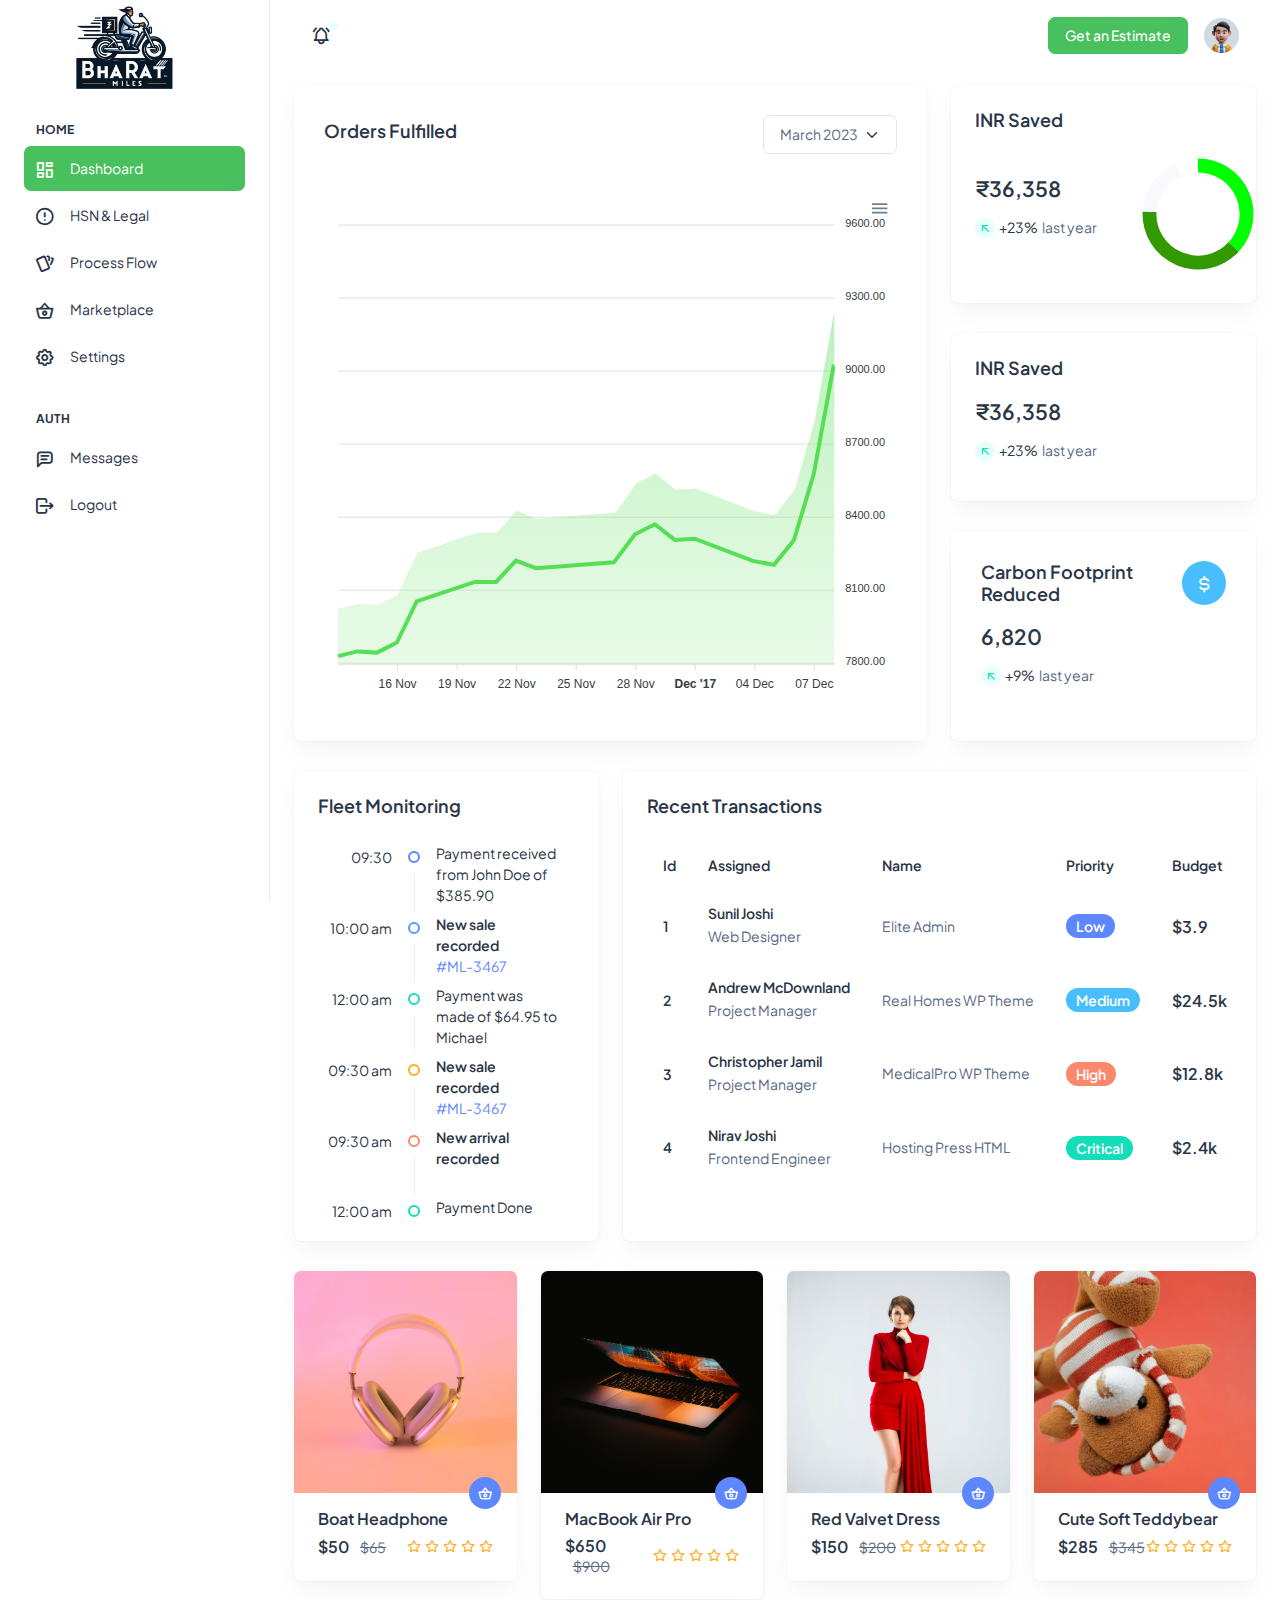
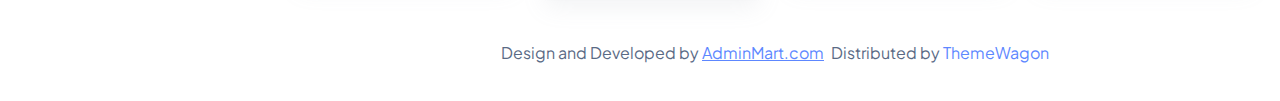
==== src/html/index.html @ 3a497066 "init" ====
<!doctype html>
<html lang="en">

<head>
  <meta charset="utf-8">
  <meta name="viewport" content="width=device-width, initial-scale=1">
  <title>Bharat Miles</title>
  <link rel="shortcut icon" type="image/png" href="../assets/images/logos/logo.png" />
  <link rel="stylesheet" href="../assets/css/styles.min.css" />
</head>

<body>
  <!--  Body Wrapper -->
  <div class="page-wrapper" id="main-wrapper" data-layout="vertical" data-navbarbg="skin6" data-sidebartype="full"
    data-sidebar-position="fixed" data-header-position="fixed">
    <!-- Sidebar Start -->
    <aside class="left-sidebar">
      <!-- Sidebar scroll-->
      <div>
        <div class="brand-logo d-flex align-items-center justify-content-between">
          <a href="./index.html" class="text-nowrap logo-img">
            <img src="../assets/images/logos/logo.png" width="150" alt="" style="padding-left: 50px;"/>
          <div class="close-btn d-xl-none d-block sidebartoggler cursor-pointer" id="sidebarCollapse">
            <i class="ti ti-x fs-8"></i>
          </div>
        </div>
        <!-- Sidebar navigation-->
        <nav class="sidebar-nav scroll-sidebar" data-simplebar="">
          <ul id="sidebarnav">
            <li class="nav-small-cap">
              <i class="ti ti-dots nav-small-cap-icon fs-4"></i>
              <span class="hide-menu">Home</span>
            </li>
            <li class="sidebar-item">
              <a class="sidebar-link" href="./index.html" aria-expanded="false">
                <span>
                  <i class="ti ti-layout-dashboard"></i>
                </span>
                <span class="hide-menu">Dashboard</span>
              </a>
            </li>
            <li class="sidebar-item">
              <a class="sidebar-link" href="#" aria-expanded="false">
                <span>
                  <i class="ti ti-alert-circle"></i>
                </span>
                <span class="hide-menu">HSN & Legal</span>
              </a>
            </li>
            <li class="sidebar-item">
              <a class="sidebar-link" href="#" aria-expanded="false">
                <span>
                  <i class="ti ti-cards"></i>
                </span>
                <span class="hide-menu">Process Flow</span>
              </a>
            </li>
            <li class="sidebar-item">
              <a class="sidebar-link" href="#" aria-expanded="false">
                <span>
                  <i class="ti ti-basket"></i>
                </span>
                <span class="hide-menu">Marketplace</span>
              </a>
            </li>
            <li class="sidebar-item">
              <a class="sidebar-link" href="#" aria-expanded="false">
                <span>
                  <i class="ti ti-settings"></i>
                </span>
                <span class="hide-menu">Settings</span>
              </a>
            </li>
            <li class="nav-small-cap">
              <i class="ti ti-dots nav-small-cap-icon fs-4"></i>
              <span class="hide-menu">AUTH</span>
            </li>
            <li class="sidebar-item">
              <a class="sidebar-link" href="./authentication-login.html" aria-expanded="false">
                <span>
                  <i class="ti ti-message"></i>
                </span>
                <span class="hide-menu">Messages</span>
              </a>
            </li>
            <li class="sidebar-item">
              <a class="sidebar-link" href="./authentication-register.html" aria-expanded="false">
                <span>
                  <i class="ti ti-logout"></i>
                </span>
                <span class="hide-menu">Logout</span>
              </a>
            </li>
          </ul>
        </nav>
        <!-- End Sidebar navigation -->
      </div>
      <!-- End Sidebar scroll-->
    </aside>
    <!--  Sidebar End -->
    <!--  Main wrapper -->
    <div class="body-wrapper">
      <!--  Header Start -->
      <header class="app-header">
        <nav class="navbar navbar-expand-lg navbar-light">
          <ul class="navbar-nav">
            <li class="nav-item d-block d-xl-none">
              <a class="nav-link sidebartoggler nav-icon-hover" id="headerCollapse" href="javascript:void(0)">
                <i class="ti ti-menu-2"></i>
              </a>
            </li>
            <li class="nav-item">
              <a class="nav-link nav-icon-hover" href="javascript:void(0)">
                <i class="ti ti-bell-ringing"></i>
                <div class="notification bg-light-success rounded-circle" style="color: green !important;"></div>
              </a>
            </li>
          </ul>
          <div class="navbar-collapse justify-content-end px-0" id="navbarNav">
            <ul class="navbar-nav flex-row ms-auto align-items-center justify-content-end">
              <a href="sample-page.html" class="btn btn-primary">Get an Estimate</a>
              <li class="nav-item dropdown">
                <a class="nav-link nav-icon-hover" href="javascript:void(0)" id="drop2" data-bs-toggle="dropdown"
                  aria-expanded="false">
                  <img src="../assets/images/profile/user-1.jpg" alt="" width="35" height="35" class="rounded-circle">
                </a>
                <div class="dropdown-menu dropdown-menu-end dropdown-menu-animate-up" aria-labelledby="drop2">
                  <div class="message-body">
                    <a href="javascript:void(0)" class="d-flex align-items-center gap-2 dropdown-item">
                      <i class="ti ti-user fs-6"></i>
                      <p class="mb-0 fs-3">My Profile</p>
                    </a>
                    <a href="javascript:void(0)" class="d-flex align-items-center gap-2 dropdown-item">
                      <i class="ti ti-mail fs-6"></i>
                      <p class="mb-0 fs-3">My Account</p>
                    </a>
                    <a href="javascript:void(0)" class="d-flex align-items-center gap-2 dropdown-item">
                      <i class="ti ti-list-check fs-6"></i>
                      <p class="mb-0 fs-3">My Task</p>
                    </a>
                    <a href="./authentication-login.html" class="btn btn-outline-primary mx-3 mt-2 d-block">Logout</a>
                  </div>
                </div>
              </li>
            </ul>
          </div>
        </nav>
      </header>
      <!--  Header End -->
      <div class="container-fluid">
        <!--  Row 1 -->
        <div class="row">
          <div class="col-lg-8 d-flex align-items-strech">
            <div class="card w-100">
              <div class="card-body">
                <div class="d-sm-flex d-block align-items-center justify-content-between mb-9">
                  <div class="mb-3 mb-sm-0">
                    <h5 class="card-title fw-semibold">Orders Fulfilled</h5> 
                  </div>
                  <div>
                    <select class="form-select">
                      <option value="1">March 2023</option>
                      <option value="2">April 2023</option>
                      <option value="3">May 2023</option>
                      <option value="4">June 2023</option>
                    </select>
                  </div>
                </div><br>
                <div id="options"></div>
              </div>
            </div>
          </div>
          <div class="col-lg-4">
            <div class="row">
              <div class="col-lg-12">
                <!-- Yearly Breakup -->
                <div class="card overflow-hidden">
                  <div class="card-body p-4">
                    <h5 class="card-title mb-9 fw-semibold">INR Saved</h5>
                    <div class="row align-items-center">
                      <div class="col-8">
                        <h4 class="fw-semibold mb-3">₹36,358</h4>
                        <div class="d-flex align-items-center mb-3">
                          <span
                            class="me-1 rounded-circle bg-light-success round-20 d-flex align-items-center justify-content-center">
                            <i class="ti ti-arrow-up-left text-success"></i>
                          </span>
                          <p class="text-dark me-1 fs-3 mb-0">+23%</p>
                          <p class="fs-3 mb-0">last year</p>
                        </div>
                      </div>
                      <div class="col-4">
                        <div class="d-flex justify-content-center">
                          <div id="breakup"></div>
                        </div>
                      </div>
                    </div>
                  </div>
                </div>
              </div>
              <div class="col-lg-12">
                <!-- Yearly Breakup -->
                <div class="card overflow-hidden">
                  <div class="card-body p-4">
                    <h5 class="card-title mb-9 fw-semibold">INR Saved</h5>
                    <div class="row align-items-center">
                      <div class="col-8">
                        <h4 class="fw-semibold mb-3">₹36,358</h4>
                        <div class="d-flex align-items-center mb-3">
                          <span
                            class="me-1 rounded-circle bg-light-success round-20 d-flex align-items-center justify-content-center">
                            <i class="ti ti-arrow-up-left text-success"></i>
                          </span>
                          <p class="text-dark me-1 fs-3 mb-0">+23%</p>
                          <p class="fs-3 mb-0">last year</p>
                        </div>
                      </div>
                      <div class="col-4">
                        <div class="d-flex justify-content-center">
                          <div id="breakup"></div>
                        </div>
                      </div>
                    </div>
                  </div>
                </div>
              </div>
              <div class="col-lg-12">
                <!-- Monthly Earnings -->
                <div class="card">
                  <div class="card-body">
                    <div class="row align-items-start" style="height: 150px;">
                      <div class="col-8">
                        <h5 class="card-title mb-9 fw-semibold"> Carbon Footprint Reduced </h5>
                        <h4 class="fw-semibold mb-3">6,820</h4>
                        <div class="d-flex align-items-center pb-1">
                          <span
                            class="me-1 rounded-circle bg-light-success round-20 d-flex align-items-center justify-content-center">
                            <i class="ti ti-arrow-up-left text-success"></i>
                          </span>
                          <p class="text-dark me-1 fs-3 mb-0">+9%</p>
                          <p class="fs-3 mb-0">last year</p>
                        </div>
                      </div>
                      <div class="col-4">
                        <div class="d-flex justify-content-end">
                          <div
                            class="text-white bg-secondary rounded-circle p-6 d-flex align-items-center justify-content-center">
                            <i class="ti ti-currency-dollar fs-6"></i>
                          </div>
                        </div>
                      </div>
                    </div>
                  </div>
                </div>
              </div>
            </div>
          </div>
        </div>
        <div class="row">
          <div class="col-lg-4 d-flex align-items-stretch">
            <div class="card w-100">
              <div class="card-body p-4">
                <div class="mb-4">
                  <h5 class="card-title fw-semibold">Fleet Monitoring</h5>
                </div>
                <ul class="timeline-widget mb-0 position-relative mb-n5">
                  <li class="timeline-item d-flex position-relative overflow-hidden">
                    <div class="timeline-time text-dark flex-shrink-0 text-end">09:30</div>
                    <div class="timeline-badge-wrap d-flex flex-column align-items-center">
                      <span class="timeline-badge border-2 border border-primary flex-shrink-0 my-8"></span>
                      <span class="timeline-badge-border d-block flex-shrink-0"></span>
                    </div>
                    <div class="timeline-desc fs-3 text-dark mt-n1">Payment received from John Doe of $385.90</div>
                  </li>
                  <li class="timeline-item d-flex position-relative overflow-hidden">
                    <div class="timeline-time text-dark flex-shrink-0 text-end">10:00 am</div>
                    <div class="timeline-badge-wrap d-flex flex-column align-items-center">
                      <span class="timeline-badge border-2 border border-info flex-shrink-0 my-8"></span>
                      <span class="timeline-badge-border d-block flex-shrink-0"></span>
                    </div>
                    <div class="timeline-desc fs-3 text-dark mt-n1 fw-semibold">New sale recorded <a
                        href="javascript:void(0)" class="text-primary d-block fw-normal">#ML-3467</a>
                    </div>
                  </li>
                  <li class="timeline-item d-flex position-relative overflow-hidden">
                    <div class="timeline-time text-dark flex-shrink-0 text-end">12:00 am</div>
                    <div class="timeline-badge-wrap d-flex flex-column align-items-center">
                      <span class="timeline-badge border-2 border border-success flex-shrink-0 my-8"></span>
                      <span class="timeline-badge-border d-block flex-shrink-0"></span>
                    </div>
                    <div class="timeline-desc fs-3 text-dark mt-n1">Payment was made of $64.95 to Michael</div>
                  </li>
                  <li class="timeline-item d-flex position-relative overflow-hidden">
                    <div class="timeline-time text-dark flex-shrink-0 text-end">09:30 am</div>
                    <div class="timeline-badge-wrap d-flex flex-column align-items-center">
                      <span class="timeline-badge border-2 border border-warning flex-shrink-0 my-8"></span>
                      <span class="timeline-badge-border d-block flex-shrink-0"></span>
                    </div>
                    <div class="timeline-desc fs-3 text-dark mt-n1 fw-semibold">New sale recorded <a
                        href="javascript:void(0)" class="text-primary d-block fw-normal">#ML-3467</a>
                    </div>
                  </li>
                  <li class="timeline-item d-flex position-relative overflow-hidden">
                    <div class="timeline-time text-dark flex-shrink-0 text-end">09:30 am</div>
                    <div class="timeline-badge-wrap d-flex flex-column align-items-center">
                      <span class="timeline-badge border-2 border border-danger flex-shrink-0 my-8"></span>
                      <span class="timeline-badge-border d-block flex-shrink-0"></span>
                    </div>
                    <div class="timeline-desc fs-3 text-dark mt-n1 fw-semibold">New arrival recorded 
                    </div>
                  </li>
                  <li class="timeline-item d-flex position-relative overflow-hidden">
                    <div class="timeline-time text-dark flex-shrink-0 text-end">12:00 am</div>
                    <div class="timeline-badge-wrap d-flex flex-column align-items-center">
                      <span class="timeline-badge border-2 border border-success flex-shrink-0 my-8"></span>
                    </div>
                    <div class="timeline-desc fs-3 text-dark mt-n1">Payment Done</div>
                  </li>
                </ul>
              </div>
            </div>
          </div>
          <div class="col-lg-8 d-flex align-items-stretch">
            <div class="card w-100">
              <div class="card-body p-4">
                <h5 class="card-title fw-semibold mb-4">Recent Transactions</h5>
                <div class="table-responsive">
                  <table class="table text-nowrap mb-0 align-middle">
                    <thead class="text-dark fs-4">
                      <tr>
                        <th class="border-bottom-0">
                          <h6 class="fw-semibold mb-0">Id</h6>
                        </th>
                        <th class="border-bottom-0">
                          <h6 class="fw-semibold mb-0">Assigned</h6>
                        </th>
                        <th class="border-bottom-0">
                          <h6 class="fw-semibold mb-0">Name</h6>
                        </th>
                        <th class="border-bottom-0">
                          <h6 class="fw-semibold mb-0">Priority</h6>
                        </th>
                        <th class="border-bottom-0">
                          <h6 class="fw-semibold mb-0">Budget</h6>
                        </th>
                      </tr>
                    </thead>
                    <tbody>
                      <tr>
                        <td class="border-bottom-0"><h6 class="fw-semibold mb-0">1</h6></td>
                        <td class="border-bottom-0">
                            <h6 class="fw-semibold mb-1">Sunil Joshi</h6>
                            <span class="fw-normal">Web Designer</span>                          
                        </td>
                        <td class="border-bottom-0">
                          <p class="mb-0 fw-normal">Elite Admin</p>
                        </td>
                        <td class="border-bottom-0">
                          <div class="d-flex align-items-center gap-2">
                            <span class="badge bg-primary rounded-3 fw-semibold">Low</span>
                          </div>
                        </td>
                        <td class="border-bottom-0">
                          <h6 class="fw-semibold mb-0 fs-4">$3.9</h6>
                        </td>
                      </tr> 
                      <tr>
                        <td class="border-bottom-0"><h6 class="fw-semibold mb-0">2</h6></td>
                        <td class="border-bottom-0">
                            <h6 class="fw-semibold mb-1">Andrew McDownland</h6>
                            <span class="fw-normal">Project Manager</span>                          
                        </td>
                        <td class="border-bottom-0">
                          <p class="mb-0 fw-normal">Real Homes WP Theme</p>
                        </td>
                        <td class="border-bottom-0">
                          <div class="d-flex align-items-center gap-2">
                            <span class="badge bg-secondary rounded-3 fw-semibold">Medium</span>
                          </div>
                        </td>
                        <td class="border-bottom-0">
                          <h6 class="fw-semibold mb-0 fs-4">$24.5k</h6>
                        </td>
                      </tr> 
                      <tr>
                        <td class="border-bottom-0"><h6 class="fw-semibold mb-0">3</h6></td>
                        <td class="border-bottom-0">
                            <h6 class="fw-semibold mb-1">Christopher Jamil</h6>
                            <span class="fw-normal">Project Manager</span>                          
                        </td>
                        <td class="border-bottom-0">
                          <p class="mb-0 fw-normal">MedicalPro WP Theme</p>
                        </td>
                        <td class="border-bottom-0">
                          <div class="d-flex align-items-center gap-2">
                            <span class="badge bg-danger rounded-3 fw-semibold">High</span>
                          </div>
                        </td>
                        <td class="border-bottom-0">
                          <h6 class="fw-semibold mb-0 fs-4">$12.8k</h6>
                        </td>
                      </tr>      
                      <tr>
                        <td class="border-bottom-0"><h6 class="fw-semibold mb-0">4</h6></td>
                        <td class="border-bottom-0">
                            <h6 class="fw-semibold mb-1">Nirav Joshi</h6>
                            <span class="fw-normal">Frontend Engineer</span>                          
                        </td>
                        <td class="border-bottom-0">
                          <p class="mb-0 fw-normal">Hosting Press HTML</p>
                        </td>
                        <td class="border-bottom-0">
                          <div class="d-flex align-items-center gap-2">
                            <span class="badge bg-success rounded-3 fw-semibold">Critical</span>
                          </div>
                        </td>
                        <td class="border-bottom-0">
                          <h6 class="fw-semibold mb-0 fs-4">$2.4k</h6>
                        </td>
                      </tr>                       
                    </tbody>
                  </table>
                </div>
              </div>
            </div>
          </div>
        </div>
        <div class="row">
          <div class="col-sm-6 col-xl-3">
            <div class="card overflow-hidden rounded-2">
              <div class="position-relative">
                <a href="javascript:void(0)"><img src="../assets/images/products/s4.jpg" class="card-img-top rounded-0" alt="..."></a>
                <a href="javascript:void(0)" class="bg-primary rounded-circle p-2 text-white d-inline-flex position-absolute bottom-0 end-0 mb-n3 me-3" data-bs-toggle="tooltip" data-bs-placement="top" data-bs-title="Add To Cart"><i class="ti ti-basket fs-4"></i></a>                      </div>
              <div class="card-body pt-3 p-4">
                <h6 class="fw-semibold fs-4">Boat Headphone</h6>
                <div class="d-flex align-items-center justify-content-between">
                  <h6 class="fw-semibold fs-4 mb-0">$50 <span class="ms-2 fw-normal text-muted fs-3"><del>$65</del></span></h6>
                  <ul class="list-unstyled d-flex align-items-center mb-0">
                    <li><a class="me-1" href="javascript:void(0)"><i class="ti ti-star text-warning"></i></a></li>
                    <li><a class="me-1" href="javascript:void(0)"><i class="ti ti-star text-warning"></i></a></li>
                    <li><a class="me-1" href="javascript:void(0)"><i class="ti ti-star text-warning"></i></a></li>
                    <li><a class="me-1" href="javascript:void(0)"><i class="ti ti-star text-warning"></i></a></li>
                    <li><a class="" href="javascript:void(0)"><i class="ti ti-star text-warning"></i></a></li>
                  </ul>
                </div>
              </div>
            </div>
          </div>
          <div class="col-sm-6 col-xl-3">
            <div class="card overflow-hidden rounded-2">
              <div class="position-relative">
                <a href="javascript:void(0)"><img src="../assets/images/products/s5.jpg" class="card-img-top rounded-0" alt="..."></a>
                <a href="javascript:void(0)" class="bg-primary rounded-circle p-2 text-white d-inline-flex position-absolute bottom-0 end-0 mb-n3 me-3" data-bs-toggle="tooltip" data-bs-placement="top" data-bs-title="Add To Cart"><i class="ti ti-basket fs-4"></i></a>                      </div>
              <div class="card-body pt-3 p-4">
                <h6 class="fw-semibold fs-4">MacBook Air Pro</h6>
                <div class="d-flex align-items-center justify-content-between">
                  <h6 class="fw-semibold fs-4 mb-0">$650 <span class="ms-2 fw-normal text-muted fs-3"><del>$900</del></span></h6>
                  <ul class="list-unstyled d-flex align-items-center mb-0">
                    <li><a class="me-1" href="javascript:void(0)"><i class="ti ti-star text-warning"></i></a></li>
                    <li><a class="me-1" href="javascript:void(0)"><i class="ti ti-star text-warning"></i></a></li>
                    <li><a class="me-1" href="javascript:void(0)"><i class="ti ti-star text-warning"></i></a></li>
                    <li><a class="me-1" href="javascript:void(0)"><i class="ti ti-star text-warning"></i></a></li>
                    <li><a class="" href="javascript:void(0)"><i class="ti ti-star text-warning"></i></a></li>
                  </ul>
                </div>
              </div>
            </div>
          </div>
          <div class="col-sm-6 col-xl-3">
            <div class="card overflow-hidden rounded-2">
              <div class="position-relative">
                <a href="javascript:void(0)"><img src="../assets/images/products/s7.jpg" class="card-img-top rounded-0" alt="..."></a>
                <a href="javascript:void(0)" class="bg-primary rounded-circle p-2 text-white d-inline-flex position-absolute bottom-0 end-0 mb-n3 me-3" data-bs-toggle="tooltip" data-bs-placement="top" data-bs-title="Add To Cart"><i class="ti ti-basket fs-4"></i></a>                      </div>
              <div class="card-body pt-3 p-4">
                <h6 class="fw-semibold fs-4">Red Valvet Dress</h6>
                <div class="d-flex align-items-center justify-content-between">
                  <h6 class="fw-semibold fs-4 mb-0">$150 <span class="ms-2 fw-normal text-muted fs-3"><del>$200</del></span></h6>
                  <ul class="list-unstyled d-flex align-items-center mb-0">
                    <li><a class="me-1" href="javascript:void(0)"><i class="ti ti-star text-warning"></i></a></li>
                    <li><a class="me-1" href="javascript:void(0)"><i class="ti ti-star text-warning"></i></a></li>
                    <li><a class="me-1" href="javascript:void(0)"><i class="ti ti-star text-warning"></i></a></li>
                    <li><a class="me-1" href="javascript:void(0)"><i class="ti ti-star text-warning"></i></a></li>
                    <li><a class="" href="javascript:void(0)"><i class="ti ti-star text-warning"></i></a></li>
                  </ul>
                </div>
              </div>
            </div>
          </div>
          <div class="col-sm-6 col-xl-3">
            <div class="card overflow-hidden rounded-2">
              <div class="position-relative">
                <a href="javascript:void(0)"><img src="../assets/images/products/s11.jpg" class="card-img-top rounded-0" alt="..."></a>
                <a href="javascript:void(0)" class="bg-primary rounded-circle p-2 text-white d-inline-flex position-absolute bottom-0 end-0 mb-n3 me-3" data-bs-toggle="tooltip" data-bs-placement="top" data-bs-title="Add To Cart"><i class="ti ti-basket fs-4"></i></a>                      </div>
              <div class="card-body pt-3 p-4">
                <h6 class="fw-semibold fs-4">Cute Soft Teddybear</h6>
                <div class="d-flex align-items-center justify-content-between">
                  <h6 class="fw-semibold fs-4 mb-0">$285 <span class="ms-2 fw-normal text-muted fs-3"><del>$345</del></span></h6>
                  <ul class="list-unstyled d-flex align-items-center mb-0">
                    <li><a class="me-1" href="javascript:void(0)"><i class="ti ti-star text-warning"></i></a></li>
                    <li><a class="me-1" href="javascript:void(0)"><i class="ti ti-star text-warning"></i></a></li>
                    <li><a class="me-1" href="javascript:void(0)"><i class="ti ti-star text-warning"></i></a></li>
                    <li><a class="me-1" href="javascript:void(0)"><i class="ti ti-star text-warning"></i></a></li>
                    <li><a class="" href="javascript:void(0)"><i class="ti ti-star text-warning"></i></a></li>
                  </ul>
                </div>
              </div>
            </div>
          </div>
        </div>
        <div class="py-6 px-6 text-center">
          <p class="mb-0 fs-4">Design and Developed by <a href="https://adminmart.com/" target="_blank" class="pe-1 text-primary text-decoration-underline">AdminMart.com</a> Distributed by <a href="https://themewagon.com">ThemeWagon</a></p>
        </div>
      </div>
    </div>
  </div>
  <script src="../assets/libs/jquery/dist/jquery.min.js"></script>
  <script src="../assets/libs/bootstrap/dist/js/bootstrap.bundle.min.js"></script>
  <script src="../assets/js/sidebarmenu.js"></script>
  <script src="../assets/js/app.min.js"></script>
  <script src="../assets/libs/apexcharts/dist/apexcharts.min.js"></script>
  <script src="../assets/libs/simplebar/dist/simplebar.js"></script>
  <script src="../assets/js/dashboard.js"></script>
</body>

</html>
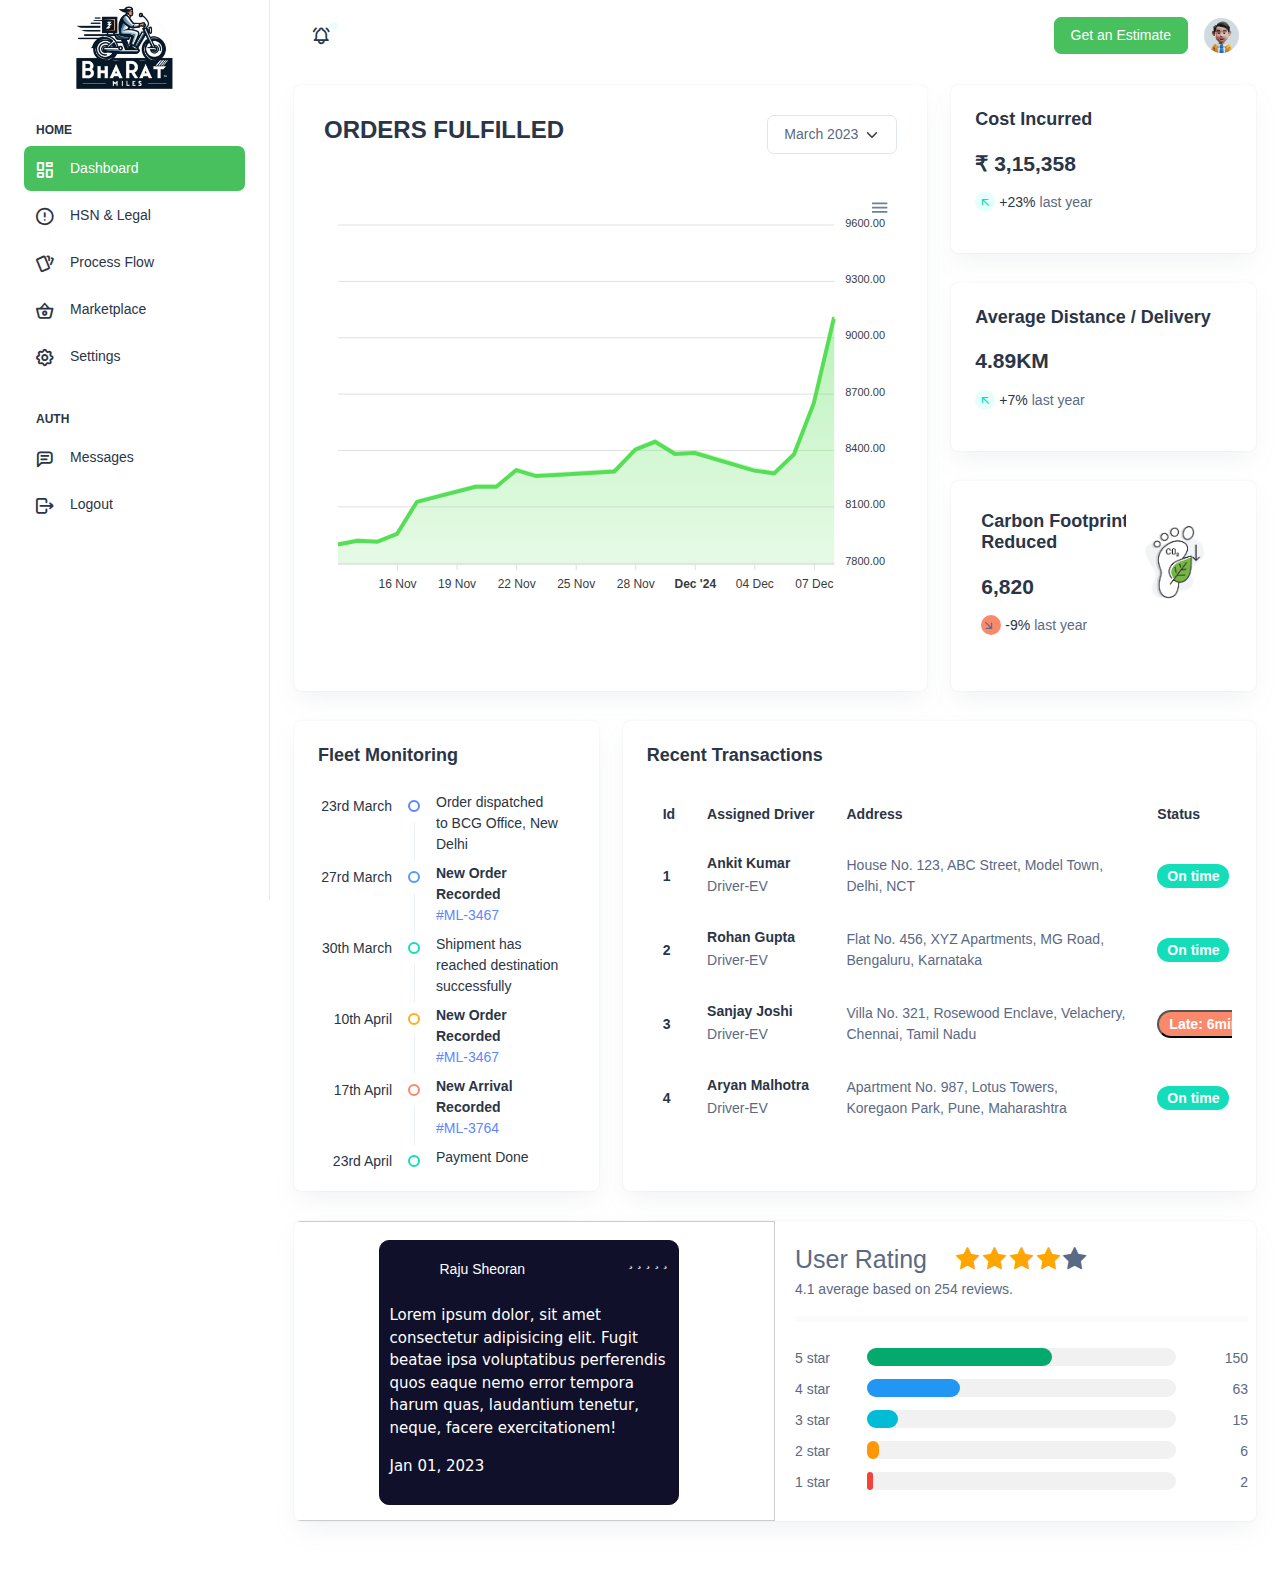
==== commit 71aad7bb: "Day 2" ====
--- a/src/html/index.html
+++ b/src/html/index.html
@@ -7,7 +7,51 @@
   <title>Bharat Miles</title>
   <link rel="shortcut icon" type="image/png" href="../assets/images/logos/logo.png" />
   <link rel="stylesheet" href="../assets/css/styles.min.css" />
+  <link rel="stylesheet" href="https://cdnjs.cloudflare.com/ajax/libs/font-awesome/4.7.0/css/font-awesome.min.css"> 
+  <link rel="stylesheet" href="https://cdnjs.cloudflare.com/ajax/libs/font-awesome/6.2.1/css/all.min.css"
+  integrity="sha512-MV7K8+y+gLIBoVD59lQIYicR65iaqukzvf/nwasF0nqhPay5w/9lJmVM2hMDcnK1OnMGCdVK+iQrJ7lzPJQd1w=="
+  crossorigin="anonymous" referrerpolicy="no-referrer" />
 </head>
+<style>
+  .dialog {
+    position: fixed;
+    top: 0;
+    left: 0;
+    width: 100%;
+    height: 100%;
+    background-color: rgba(0, 0, 0, 0.5);
+    z-index: 999;
+  }
+  
+  .dialog-content {
+    position: absolute;
+    top: 50%;
+    left: 50%;
+    transform: translate(-50%, -50%);
+    background-color: white;
+    padding: 20px;
+    border-radius: 10px;
+  }
+  
+  .hidden {
+    display: none;
+  }
+  
+  .close {
+    position: absolute;
+    top: 10px;
+    right: 10px;
+    cursor: pointer;
+  }
+  
+  .scrollable {
+    max-height: 400px; /* Set a maximum height to enable scrolling */
+    overflow-y: auto; /* Enable vertical scrolling */
+    border: 1px solid #ccc;
+    padding: 10px;
+  }
+
+</style>
 
 <body>
   <!--  Body Wrapper -->
@@ -100,6 +144,15 @@
     <!--  Sidebar End -->
     <!--  Main wrapper -->
     <div class="body-wrapper">
+      <div id="dialogBox" class="dialog hidden">
+        <div class="dialog-content">
+          <span class="close">&times;</span>
+          <div id="loadingDiv" class="hidden">Loading...</div>
+          <div id="myDiv" class="hidden" class="scrollable"><br>
+            <center<p>Due to unforeseen circumstances, specifically a severe thunderstorm in the Velachery area, our operations have been affected, causing delays in Delivery</p></center><br>
+          </div>
+        </div>
+      </div>
       <!--  Header Start -->
       <header class="app-header">
         <nav class="navbar navbar-expand-lg navbar-light">
@@ -155,7 +208,7 @@
               <div class="card-body">
                 <div class="d-sm-flex d-block align-items-center justify-content-between mb-9">
                   <div class="mb-3 mb-sm-0">
-                    <h5 class="card-title fw-semibold">Orders Fulfilled</h5> 
+                    <h2 class="card-title fw-semibold" style="font-size: 1.5rem;">ORDERS FULFILLED</h2> 
                   </div>
                   <div>
                     <select class="form-select">
@@ -176,10 +229,10 @@
                 <!-- Yearly Breakup -->
                 <div class="card overflow-hidden">
                   <div class="card-body p-4">
-                    <h5 class="card-title mb-9 fw-semibold">INR Saved</h5>
+                    <h5 class="card-title mb-9 fw-semibold">Cost Incurred</h5>
                     <div class="row align-items-center">
                       <div class="col-8">
-                        <h4 class="fw-semibold mb-3">₹36,358</h4>
+                        <h4 class="fw-semibold mb-3">₹ 3,15,358</h4>
                         <div class="d-flex align-items-center mb-3">
                           <span
                             class="me-1 rounded-circle bg-light-success round-20 d-flex align-items-center justify-content-center">
@@ -191,7 +244,7 @@
                       </div>
                       <div class="col-4">
                         <div class="d-flex justify-content-center">
-                          <div id="breakup"></div>
+                          <!-- <div id="breakup"></div> -->
                         </div>
                       </div>
                     </div>
@@ -202,22 +255,22 @@
                 <!-- Yearly Breakup -->
                 <div class="card overflow-hidden">
                   <div class="card-body p-4">
-                    <h5 class="card-title mb-9 fw-semibold">INR Saved</h5>
+                    <h5 class="card-title mb-9 fw-semibold">Average Distance / Delivery</h5>
                     <div class="row align-items-center">
                       <div class="col-8">
-                        <h4 class="fw-semibold mb-3">₹36,358</h4>
+                        <h4 class="fw-semibold mb-3">4.89KM</h4>
                         <div class="d-flex align-items-center mb-3">
                           <span
                             class="me-1 rounded-circle bg-light-success round-20 d-flex align-items-center justify-content-center">
                             <i class="ti ti-arrow-up-left text-success"></i>
                           </span>
-                          <p class="text-dark me-1 fs-3 mb-0">+23%</p>
+                          <p class="text-dark me-1 fs-3 mb-0">+7%</p>
                           <p class="fs-3 mb-0">last year</p>
                         </div>
                       </div>
                       <div class="col-4">
                         <div class="d-flex justify-content-center">
-                          <div id="breakup"></div>
+                          <!-- <div id="breakup"></div> -->
                         </div>
                       </div>
                     </div>
@@ -234,18 +287,17 @@
                         <h4 class="fw-semibold mb-3">6,820</h4>
                         <div class="d-flex align-items-center pb-1">
                           <span
-                            class="me-1 rounded-circle bg-light-success round-20 d-flex align-items-center justify-content-center">
-                            <i class="ti ti-arrow-up-left text-success"></i>
+                            class="me-1 rounded-circle bg-danger round-20 d-flex align-items-center justify-co ntent-center">
+                            <i class="ti ti-arrow-down-right text-red"></i>
                           </span>
-                          <p class="text-dark me-1 fs-3 mb-0">+9%</p>
+                          <p class="text-dark me-1 fs-3 mb-0">-9%</p>
                           <p class="fs-3 mb-0">last year</p>
                         </div>
                       </div>
                       <div class="col-4">
                         <div class="d-flex justify-content-end">
-                          <div
-                            class="text-white bg-secondary rounded-circle p-6 d-flex align-items-center justify-content-center">
-                            <i class="ti ti-currency-dollar fs-6"></i>
+                          <div>
+                            <img src="../assets/images/others/carbon.png" style="padding-left: 150px; width: 250px; padding-bottom: 40px;">
                           </div>
                         </div>
                       </div>
@@ -265,52 +317,53 @@
                 </div>
                 <ul class="timeline-widget mb-0 position-relative mb-n5">
                   <li class="timeline-item d-flex position-relative overflow-hidden">
-                    <div class="timeline-time text-dark flex-shrink-0 text-end">09:30</div>
+                    <div class="timeline-time text-dark flex-shrink-0 text-end">23rd March</div>
                     <div class="timeline-badge-wrap d-flex flex-column align-items-center">
                       <span class="timeline-badge border-2 border border-primary flex-shrink-0 my-8"></span>
                       <span class="timeline-badge-border d-block flex-shrink-0"></span>
                     </div>
-                    <div class="timeline-desc fs-3 text-dark mt-n1">Payment received from John Doe of $385.90</div>
+                    <div class="timeline-desc fs-3 text-dark mt-n1">Order dispatched to BCG Office, New Delhi</div>
                   </li>
                   <li class="timeline-item d-flex position-relative overflow-hidden">
-                    <div class="timeline-time text-dark flex-shrink-0 text-end">10:00 am</div>
+                    <div class="timeline-time text-dark flex-shrink-0 text-end">27rd March</div>
                     <div class="timeline-badge-wrap d-flex flex-column align-items-center">
                       <span class="timeline-badge border-2 border border-info flex-shrink-0 my-8"></span>
                       <span class="timeline-badge-border d-block flex-shrink-0"></span>
                     </div>
-                    <div class="timeline-desc fs-3 text-dark mt-n1 fw-semibold">New sale recorded <a
+                    <div class="timeline-desc fs-3 text-dark mt-n1 fw-semibold">New Order Recorded <a
                         href="javascript:void(0)" class="text-primary d-block fw-normal">#ML-3467</a>
                     </div>
                   </li>
                   <li class="timeline-item d-flex position-relative overflow-hidden">
-                    <div class="timeline-time text-dark flex-shrink-0 text-end">12:00 am</div>
+                    <div class="timeline-time text-dark flex-shrink-0 text-end">30th March</div>
                     <div class="timeline-badge-wrap d-flex flex-column align-items-center">
                       <span class="timeline-badge border-2 border border-success flex-shrink-0 my-8"></span>
                       <span class="timeline-badge-border d-block flex-shrink-0"></span>
                     </div>
-                    <div class="timeline-desc fs-3 text-dark mt-n1">Payment was made of $64.95 to Michael</div>
+                    <div class="timeline-desc fs-3 text-dark mt-n1">Shipment has reached destination successfully</div>
                   </li>
                   <li class="timeline-item d-flex position-relative overflow-hidden">
-                    <div class="timeline-time text-dark flex-shrink-0 text-end">09:30 am</div>
+                    <div class="timeline-time text-dark flex-shrink-0 text-end">10th April</div>
                     <div class="timeline-badge-wrap d-flex flex-column align-items-center">
                       <span class="timeline-badge border-2 border border-warning flex-shrink-0 my-8"></span>
                       <span class="timeline-badge-border d-block flex-shrink-0"></span>
                     </div>
-                    <div class="timeline-desc fs-3 text-dark mt-n1 fw-semibold">New sale recorded <a
+                    <div class="timeline-desc fs-3 text-dark mt-n1 fw-semibold">New Order Recorded <a
                         href="javascript:void(0)" class="text-primary d-block fw-normal">#ML-3467</a>
                     </div>
                   </li>
                   <li class="timeline-item d-flex position-relative overflow-hidden">
-                    <div class="timeline-time text-dark flex-shrink-0 text-end">09:30 am</div>
+                    <div class="timeline-time text-dark flex-shrink-0 text-end">17th April</div>
                     <div class="timeline-badge-wrap d-flex flex-column align-items-center">
                       <span class="timeline-badge border-2 border border-danger flex-shrink-0 my-8"></span>
                       <span class="timeline-badge-border d-block flex-shrink-0"></span>
                     </div>
-                    <div class="timeline-desc fs-3 text-dark mt-n1 fw-semibold">New arrival recorded 
+                    <div class="timeline-desc fs-3 text-dark mt-n1 fw-semibold">New Arrival Recorded  <a
+                      href="javascript:void(0)" class="text-primary d-block fw-normal">#ML-3764</a>
                     </div>
                   </li>
                   <li class="timeline-item d-flex position-relative overflow-hidden">
-                    <div class="timeline-time text-dark flex-shrink-0 text-end">12:00 am</div>
+                    <div class="timeline-time text-dark flex-shrink-0 text-end">23rd April</div>
                     <div class="timeline-badge-wrap d-flex flex-column align-items-center">
                       <span class="timeline-badge border-2 border border-success flex-shrink-0 my-8"></span>
                     </div>
@@ -332,16 +385,16 @@
                           <h6 class="fw-semibold mb-0">Id</h6>
                         </th>
                         <th class="border-bottom-0">
-                          <h6 class="fw-semibold mb-0">Assigned</h6>
+                          <h6 class="fw-semibold mb-0">Assigned Driver</h6>
                         </th>
                         <th class="border-bottom-0">
-                          <h6 class="fw-semibold mb-0">Name</h6>
+                          <h6 class="fw-semibold mb-0">Address</h6>
                         </th>
                         <th class="border-bottom-0">
-                          <h6 class="fw-semibold mb-0">Priority</h6>
+                          <h6 class="fw-semibold mb-0">Status</h6>
                         </th>
                         <th class="border-bottom-0">
-                          <h6 class="fw-semibold mb-0">Budget</h6>
+                          <h6 class="fw-semibold mb-0">Distance</h6>
                         </th>
                       </tr>
                     </thead>
@@ -349,73 +402,75 @@
                       <tr>
                         <td class="border-bottom-0"><h6 class="fw-semibold mb-0">1</h6></td>
                         <td class="border-bottom-0">
-                            <h6 class="fw-semibold mb-1">Sunil Joshi</h6>
-                            <span class="fw-normal">Web Designer</span>                          
-                        </td>
-                        <td class="border-bottom-0">
-                          <p class="mb-0 fw-normal">Elite Admin</p>
+                            <h6 class="fw-semibold mb-1">Ankit Kumar</h6>
+                            <span class="fw-normal">Driver-EV</span>                          
+                        </td>
+                        <td class="border-bottom-0">
+                          <p class="mb-0 fw-normal">House No. 123, ABC Street, Model Town,<br> Delhi, NCT</p>
                         </td>
                         <td class="border-bottom-0">
                           <div class="d-flex align-items-center gap-2">
-                            <span class="badge bg-primary rounded-3 fw-semibold">Low</span>
+                            <span class="badge bg-success rounded-3 fw-semibold">On time</span>
                           </div>
                         </td>
                         <td class="border-bottom-0">
-                          <h6 class="fw-semibold mb-0 fs-4">$3.9</h6>
+                          <h6 class="fw-semibold mb-0 fs-4">73.9KM</h6>
                         </td>
                       </tr> 
                       <tr>
                         <td class="border-bottom-0"><h6 class="fw-semibold mb-0">2</h6></td>
                         <td class="border-bottom-0">
-                            <h6 class="fw-semibold mb-1">Andrew McDownland</h6>
-                            <span class="fw-normal">Project Manager</span>                          
-                        </td>
-                        <td class="border-bottom-0">
-                          <p class="mb-0 fw-normal">Real Homes WP Theme</p>
+                            <h6 class="fw-semibold mb-1">Rohan Gupta</h6>
+                            <span class="fw-normal">Driver-EV</span>                          
+                        </td>
+                        <td class="border-bottom-0">
+                          <p class="mb-0 fw-normal">Flat No. 456, XYZ Apartments, MG Road,<br> Bengaluru, Karnataka</p>
                         </td>
                         <td class="border-bottom-0">
                           <div class="d-flex align-items-center gap-2">
-                            <span class="badge bg-secondary rounded-3 fw-semibold">Medium</span>
+                            <span class="badge bg-success rounded-3 fw-semibold">On time</span>
                           </div>
                         </td>
                         <td class="border-bottom-0">
-                          <h6 class="fw-semibold mb-0 fs-4">$24.5k</h6>
+                          <h6 class="fw-semibold mb-0 fs-4">124.5KM</h6>
                         </td>
                       </tr> 
                       <tr>
                         <td class="border-bottom-0"><h6 class="fw-semibold mb-0">3</h6></td>
                         <td class="border-bottom-0">
-                            <h6 class="fw-semibold mb-1">Christopher Jamil</h6>
-                            <span class="fw-normal">Project Manager</span>                          
-                        </td>
-                        <td class="border-bottom-0">
-                          <p class="mb-0 fw-normal">MedicalPro WP Theme</p>
+                            <h6 class="fw-semibold mb-1">Sanjay Joshi</h6>
+                            <span class="fw-normal">Driver-EV</span>                          
+                        </td>
+                        <td class="border-bottom-0">
+                          <p class="mb-0 fw-normal">Villa No. 321, Rosewood Enclave, Velachery,<br> Chennai, Tamil Nadu</p>
                         </td>
                         <td class="border-bottom-0">
                           <div class="d-flex align-items-center gap-2">
-                            <span class="badge bg-danger rounded-3 fw-semibold">High</span>
+                            <button id="toggleButton"  class="badge bg-danger rounded-3 fw-semibold">
+                            Late: 6min
+                            </button>
                           </div>
                         </td>
                         <td class="border-bottom-0">
-                          <h6 class="fw-semibold mb-0 fs-4">$12.8k</h6>
+                          <h6 class="fw-semibold mb-0 fs-4">128.8KM</h6>
                         </td>
                       </tr>      
                       <tr>
                         <td class="border-bottom-0"><h6 class="fw-semibold mb-0">4</h6></td>
                         <td class="border-bottom-0">
-                            <h6 class="fw-semibold mb-1">Nirav Joshi</h6>
-                            <span class="fw-normal">Frontend Engineer</span>                          
-                        </td>
-                        <td class="border-bottom-0">
-                          <p class="mb-0 fw-normal">Hosting Press HTML</p>
+                            <h6 class="fw-semibold mb-1">Aryan Malhotra</h6>
+                            <span class="fw-normal">Driver-EV</span>                          
+                        </td>
+                        <td class="border-bottom-0">
+                          <p class="mb-0 fw-normal">Apartment No. 987, Lotus Towers,<br> Koregaon Park, Pune, Maharashtra</p>
                         </td>
                         <td class="border-bottom-0">
                           <div class="d-flex align-items-center gap-2">
-                            <span class="badge bg-success rounded-3 fw-semibold">Critical</span>
+                            <span class="badge bg-success rounded-3 fw-semibold">On time</span>
                           </div>
                         </td>
                         <td class="border-bottom-0">
-                          <h6 class="fw-semibold mb-0 fs-4">$2.4k</h6>
+                          <h6 class="fw-semibold mb-0 fs-4">72.4</h6>
                         </td>
                       </tr>                       
                     </tbody>
@@ -425,94 +480,363 @@
             </div>
           </div>
         </div>
+
+        <style>
+          * {
+            box-sizing: border-box;
+          }
+          
+
+          
+          .heading {
+            font-size: 25px;
+            margin-right: 25px;
+          }
+          
+          .fa {
+            font-size: 25px;
+          }
+          
+          .checked {
+            color: orange;
+          }
+          
+          /* Three column layout */
+          .side {
+            float: left;
+            width: 15%;
+            margin-top:10px;
+          }
+          
+          .middle {
+            margin-top:10px;
+            float: left;
+            width: 70%;
+          }
+          
+          /* Place text to the right */
+          .right {
+            text-align: right;
+          }
+          
+          /* Clear floats after the columns */
+          .row:after {
+            content: "";
+            display: table;
+            clear: both;
+          }
+          
+          /* The bar container */
+          .bar-container {
+            width: 100%;
+            background-color: #f1f1f1;
+            text-align: center;
+            color: white;
+            border-radius: 10px;
+          }
+          
+          /* Individual bars */
+          .bar-5 {width: 60%; height: 18px; background-color: #04AA6D; border-radius: 10px;}
+          .bar-4 {width: 30%; height: 18px; background-color: #2196F3; border-radius: 10px}
+          .bar-3 {width: 10%; height: 18px; background-color: #00bcd4; border-radius: 10px}
+          .bar-2 {width: 4%; height: 18px; background-color: #ff9800; border-radius: 10px}
+          .bar-1 {width: 2%; height: 18px; background-color: #f44336; border-radius: 10px}
+          
+          /* Responsive layout - make the columns stack on top of each other instead of next to each other */
+          @media (max-width: 400px) {
+            .side, .middle {
+              width: 100%;
+            }
+            .right {
+              display: none;
+            }
+          }
+          </style>
+
         <div class="row">
-          <div class="col-sm-6 col-xl-3">
+          <div class="col-sm-6 col-xl-3" style="width: 100%;">
             <div class="card overflow-hidden rounded-2">
-              <div class="position-relative">
-                <a href="javascript:void(0)"><img src="../assets/images/products/s4.jpg" class="card-img-top rounded-0" alt="..."></a>
-                <a href="javascript:void(0)" class="bg-primary rounded-circle p-2 text-white d-inline-flex position-absolute bottom-0 end-0 mb-n3 me-3" data-bs-toggle="tooltip" data-bs-placement="top" data-bs-title="Add To Cart"><i class="ti ti-basket fs-4"></i></a>                      </div>
-              <div class="card-body pt-3 p-4">
-                <h6 class="fw-semibold fs-4">Boat Headphone</h6>
-                <div class="d-flex align-items-center justify-content-between">
-                  <h6 class="fw-semibold fs-4 mb-0">$50 <span class="ms-2 fw-normal text-muted fs-3"><del>$65</del></span></h6>
-                  <ul class="list-unstyled d-flex align-items-center mb-0">
-                    <li><a class="me-1" href="javascript:void(0)"><i class="ti ti-star text-warning"></i></a></li>
-                    <li><a class="me-1" href="javascript:void(0)"><i class="ti ti-star text-warning"></i></a></li>
-                    <li><a class="me-1" href="javascript:void(0)"><i class="ti ti-star text-warning"></i></a></li>
-                    <li><a class="me-1" href="javascript:void(0)"><i class="ti ti-star text-warning"></i></a></li>
-                    <li><a class="" href="javascript:void(0)"><i class="ti ti-star text-warning"></i></a></li>
-                  </ul>
-                </div>
+              <div class="row">
+                
+                <div class="container">
+              
+                  <!-- Clients Review Section -->
+                  <div class="reviewSection">
+          
+                  <!-- Clients Review-1 Section Starts from Here  -->
+                      <div class="reviewItem">
+                          <div class="top">
+                              <div class="clientImage">
+                                  <img src="../assets/images/products/s1.jpg" alt="">
+                                  <span>Raju Sheoran</span>
+                              </div>
+                              <ul>
+                                  <li><i class="fa-solid fa-star"></i></li>
+                                  <li><i class="fa-solid fa-star"></i></li>
+                                  <li><i class="fa-solid fa-star"></i></li>
+                                  <li><i class="fa-regular fa-star"></i></li>
+                                  <li><i class="fa-regular fa-star"></i></li>
+                              </ul>
+                          </div>
+                          <article>
+                              <p class="review">Lorem ipsum dolor, sit amet consectetur adipisicing elit. Fugit beatae ipsa
+                                  voluptatibus perferendis quos eaque nemo error tempora harum quas, laudantium tenetur, neque,
+                                  facere exercitationem!</p>
+                              <p>Jan 01, 2023</p>
+                          </article>
+                      </div>
+          
+                  <!-- Clients Review-2 Section Starts from Here  -->
+                      <div class="reviewItem">
+                          <div class="top">
+                              <div class="clientImage">
+                                  <img src="./client.png" alt="">
+                                  <span>Raju Sheoran</span>
+                              </div>
+                              <ul>
+                                  <li><i class="fa-solid fa-star"></i></li>
+                                  <li><i class="fa-solid fa-star"></i></li>
+                                  <li><i class="fa-solid fa-star"></i></li>
+                                  <li><i class="fa-regular fa-star"></i></li>
+                                  <li><i class="fa-regular fa-star"></i></li>
+                              </ul>
+                          </div>
+                          <article>
+                              <p class="review">Lorem ipsum dolor, sit amet consectetur adipisicing elit. Fugit beatae ipsa
+                                  voluptatibus perferendis quos eaque nemo error tempora harum quas, laudantium tenetur, neque,
+                                  facere exercitationem!</p>
+                              <p>Jan 01, 2023</p>
+                          </article>
+                      </div>
+          
+                  <!-- Clients Review-3 Section Starts from Here  -->
+                      <div class="reviewItem">
+                          <div class="top">
+                              <div class="clientImage">
+                                  <img src="./client.png" alt="">
+                                  <span>Raju Sheoran</span>
+                              </div>
+                              <ul>
+                                  <li><i class="fa-solid fa-star"></i></li>
+                                  <li><i class="fa-solid fa-star"></i></li>
+                                  <li><i class="fa-solid fa-star"></i></li>
+                                  <li><i class="fa-regular fa-star"></i></li>
+                                  <li><i class="fa-regular fa-star"></i></li>
+                              </ul>
+                          </div>
+                          <article>
+                              <p class="review">Lorem ipsum dolor, sit amet consectetur adipisicing elit. Fugit beatae ipsa
+                                  voluptatibus perferendis quos eaque nemo error tempora harum quas, laudantium tenetur, neque,
+                                  facere exercitationem!</p>
+                              <p>Jan 01, 2023</p>
+                          </article>
+                      </div>
+                  </div>
               </div>
-            </div>
-          </div>
-          <div class="col-sm-6 col-xl-3">
-            <div class="card overflow-hidden rounded-2">
-              <div class="position-relative">
-                <a href="javascript:void(0)"><img src="../assets/images/products/s5.jpg" class="card-img-top rounded-0" alt="..."></a>
-                <a href="javascript:void(0)" class="bg-primary rounded-circle p-2 text-white d-inline-flex position-absolute bottom-0 end-0 mb-n3 me-3" data-bs-toggle="tooltip" data-bs-placement="top" data-bs-title="Add To Cart"><i class="ti ti-basket fs-4"></i></a>                      </div>
-              <div class="card-body pt-3 p-4">
-                <h6 class="fw-semibold fs-4">MacBook Air Pro</h6>
-                <div class="d-flex align-items-center justify-content-between">
-                  <h6 class="fw-semibold fs-4 mb-0">$650 <span class="ms-2 fw-normal text-muted fs-3"><del>$900</del></span></h6>
-                  <ul class="list-unstyled d-flex align-items-center mb-0">
-                    <li><a class="me-1" href="javascript:void(0)"><i class="ti ti-star text-warning"></i></a></li>
-                    <li><a class="me-1" href="javascript:void(0)"><i class="ti ti-star text-warning"></i></a></li>
-                    <li><a class="me-1" href="javascript:void(0)"><i class="ti ti-star text-warning"></i></a></li>
-                    <li><a class="me-1" href="javascript:void(0)"><i class="ti ti-star text-warning"></i></a></li>
-                    <li><a class="" href="javascript:void(0)"><i class="ti ti-star text-warning"></i></a></li>
-                  </ul>
-                </div>
-              </div>
-            </div>
-          </div>
-          <div class="col-sm-6 col-xl-3">
-            <div class="card overflow-hidden rounded-2">
-              <div class="position-relative">
-                <a href="javascript:void(0)"><img src="../assets/images/products/s7.jpg" class="card-img-top rounded-0" alt="..."></a>
-                <a href="javascript:void(0)" class="bg-primary rounded-circle p-2 text-white d-inline-flex position-absolute bottom-0 end-0 mb-n3 me-3" data-bs-toggle="tooltip" data-bs-placement="top" data-bs-title="Add To Cart"><i class="ti ti-basket fs-4"></i></a>                      </div>
-              <div class="card-body pt-3 p-4">
-                <h6 class="fw-semibold fs-4">Red Valvet Dress</h6>
-                <div class="d-flex align-items-center justify-content-between">
-                  <h6 class="fw-semibold fs-4 mb-0">$150 <span class="ms-2 fw-normal text-muted fs-3"><del>$200</del></span></h6>
-                  <ul class="list-unstyled d-flex align-items-center mb-0">
-                    <li><a class="me-1" href="javascript:void(0)"><i class="ti ti-star text-warning"></i></a></li>
-                    <li><a class="me-1" href="javascript:void(0)"><i class="ti ti-star text-warning"></i></a></li>
-                    <li><a class="me-1" href="javascript:void(0)"><i class="ti ti-star text-warning"></i></a></li>
-                    <li><a class="me-1" href="javascript:void(0)"><i class="ti ti-star text-warning"></i></a></li>
-                    <li><a class="" href="javascript:void(0)"><i class="ti ti-star text-warning"></i></a></li>
-                  </ul>
-                </div>
-              </div>
-            </div>
-          </div>
-          <div class="col-sm-6 col-xl-3">
-            <div class="card overflow-hidden rounded-2">
-              <div class="position-relative">
-                <a href="javascript:void(0)"><img src="../assets/images/products/s11.jpg" class="card-img-top rounded-0" alt="..."></a>
-                <a href="javascript:void(0)" class="bg-primary rounded-circle p-2 text-white d-inline-flex position-absolute bottom-0 end-0 mb-n3 me-3" data-bs-toggle="tooltip" data-bs-placement="top" data-bs-title="Add To Cart"><i class="ti ti-basket fs-4"></i></a>                      </div>
-              <div class="card-body pt-3 p-4">
-                <h6 class="fw-semibold fs-4">Cute Soft Teddybear</h6>
-                <div class="d-flex align-items-center justify-content-between">
-                  <h6 class="fw-semibold fs-4 mb-0">$285 <span class="ms-2 fw-normal text-muted fs-3"><del>$345</del></span></h6>
-                  <ul class="list-unstyled d-flex align-items-center mb-0">
-                    <li><a class="me-1" href="javascript:void(0)"><i class="ti ti-star text-warning"></i></a></li>
-                    <li><a class="me-1" href="javascript:void(0)"><i class="ti ti-star text-warning"></i></a></li>
-                    <li><a class="me-1" href="javascript:void(0)"><i class="ti ti-star text-warning"></i></a></li>
-                    <li><a class="me-1" href="javascript:void(0)"><i class="ti ti-star text-warning"></i></a></li>
-                    <li><a class="" href="javascript:void(0)"><i class="ti ti-star text-warning"></i></a></li>
-                  </ul>
+              <div style="font-family: Arial;
+              float: left;
+              width: 50%;
+              padding: 20px;
+              display: inline;">
+              <span class="heading">User Rating</span>
+              <span class="fa fa-star checked"></span>
+              <span class="fa fa-star checked"></span>
+              <span class="fa fa-star checked"></span>
+              <span class="fa fa-star checked"></span>
+              <span class="fa fa-star"></span>
+              <p>4.1 average based on 254 reviews.</p>
+              <hr style="border:3px solid #f1f1f1">
+              <div class="row">
+                <div class="side">
+                  <div>5 star</div>
+                </div>
+                <div class="middle">
+                  <div class="bar-container">
+                    <div class="bar-5"></div>
+                  </div>
+                </div>
+                <div class="side right">
+                  <div>150</div>
+                </div>
+                <div class="side">
+                  <div>4 star</div>
+                </div>
+                <div class="middle">
+                  <div class="bar-container">
+                    <div class="bar-4"></div>
+                  </div>
+                </div>
+                <div class="side right">
+                  <div>63</div>
+                </div>
+                <div class="side">
+                  <div>3 star</div>
+                </div>
+                <div class="middle">
+                  <div class="bar-container">
+                    <div class="bar-3"></div>
+                  </div>
+                </div>
+                <div class="side right">
+                  <div>15</div>
+                </div>
+                <div class="side">
+                  <div>2 star</div>
+                </div>
+                <div class="middle">
+                  <div class="bar-container">
+                    <div class="bar-2"></div>
+                  </div>
+                </div>
+                <div class="side right">
+                  <div>6</div>
+                </div>
+                <div class="side">
+                  <div>1 star</div>
+                </div>
+                <div class="middle">
+                  <div class="bar-container">
+                    <div class="bar-1"></div>
+                  </div>
+                </div>
+                <div class="side right">
+                  <div>2</div>
+                </div>
                 </div>
               </div>
             </div>
           </div>
         </div>
-        <div class="py-6 px-6 text-center">
-          <p class="mb-0 fs-4">Design and Developed by <a href="https://adminmart.com/" target="_blank" class="pe-1 text-primary text-decoration-underline">AdminMart.com</a> Distributed by <a href="https://themewagon.com">ThemeWagon</a></p>
-        </div>
       </div>
     </div>
   </div>
+  <style>
+    * {
+    margin: 0;
+    padding: 0;
+    box-sizing: border-box;
+    font-family: sans-serif;
+}
+
+.container {
+    width: 50%; 
+    color: white;
+    display: flex;
+    align-items: center;
+    flex-direction: column;
+    justify-content: center;
+    max-height: 300px; /* Set a maximum height to enable scrolling */
+    overflow-y: auto; /* Enable vertical scrolling */
+    border: 1px solid #ccc;
+    padding: 10px;
+}
+
+h2 {
+    font-size: 2rem;
+    margin-bottom: 1rem;
+    text-align: center;
+}
+
+.description {
+    text-align: center;
+    width: 43%;
+}
+
+.clientImage {
+    display: flex;
+    flex-direction: row;
+    align-items: center;
+}
+
+.clientImage span {
+    margin-left: 10px;
+}
+
+.clientImage img {
+    width: 40px;
+}
+
+.reviewSection {
+    padding: 1rem;
+    display: flex;
+    flex-wrap: wrap;
+    align-items: center;
+    justify-content: space-around;
+}
+
+.reviewItem {
+    width: 300px;
+    padding: 10px;
+    margin: 1rem;
+    cursor: pointer;
+    border-radius: 10px;
+    background-color: #10102a;
+    border: 1px solid #10102a;
+    transition: all .2s linear;
+}
+
+.reviewItem:hover {
+    border-color: aqua;
+    transform: scale(1.01);
+    background-color: #090921;
+    box-shadow: 0 0px 5px 0px #cbc0c0;
+}
+
+.top {
+    margin-bottom: 1rem;
+    display: flex;
+    flex-direction: row;
+    align-items: center;
+    justify-content: space-between;
+}
+
+.top ul {
+    display: flex;
+    list-style: none;
+}
+
+.top ul li {
+    padding-left: 4px;
+}
+
+article p {
+    font-size: 15px;
+    font-weight: 100;
+    margin-bottom: 1rem;
+    font-family: system-ui;
+}
+
+
+@media screen and (max-width:700px) {
+    .container {
+        height: auto;
+    }
+
+    .description {
+        width: 90%;
+    }
+}
+
+@media screen and (max-width:375px) {
+    .reviewSection {
+        padding: 0;
+    }
+
+    .reviewItem {
+        width: 100%;
+    }
+
+    .clientImage {
+        margin-bottom: 0.6rem;
+    }
+
+    .top {
+        align-items: center;
+        flex-direction: column;
+        justify-content: center;
+    }
+}
+  </style>
   <script src="../assets/libs/jquery/dist/jquery.min.js"></script>
   <script src="../assets/libs/bootstrap/dist/js/bootstrap.bundle.min.js"></script>
   <script src="../assets/js/sidebarmenu.js"></script>
@@ -520,6 +844,7 @@
   <script src="../assets/libs/apexcharts/dist/apexcharts.min.js"></script>
   <script src="../assets/libs/simplebar/dist/simplebar.js"></script>
   <script src="../assets/js/dashboard.js"></script>
+  <script src="../assets/js/main.js"></script>
 </body>
 
 </html>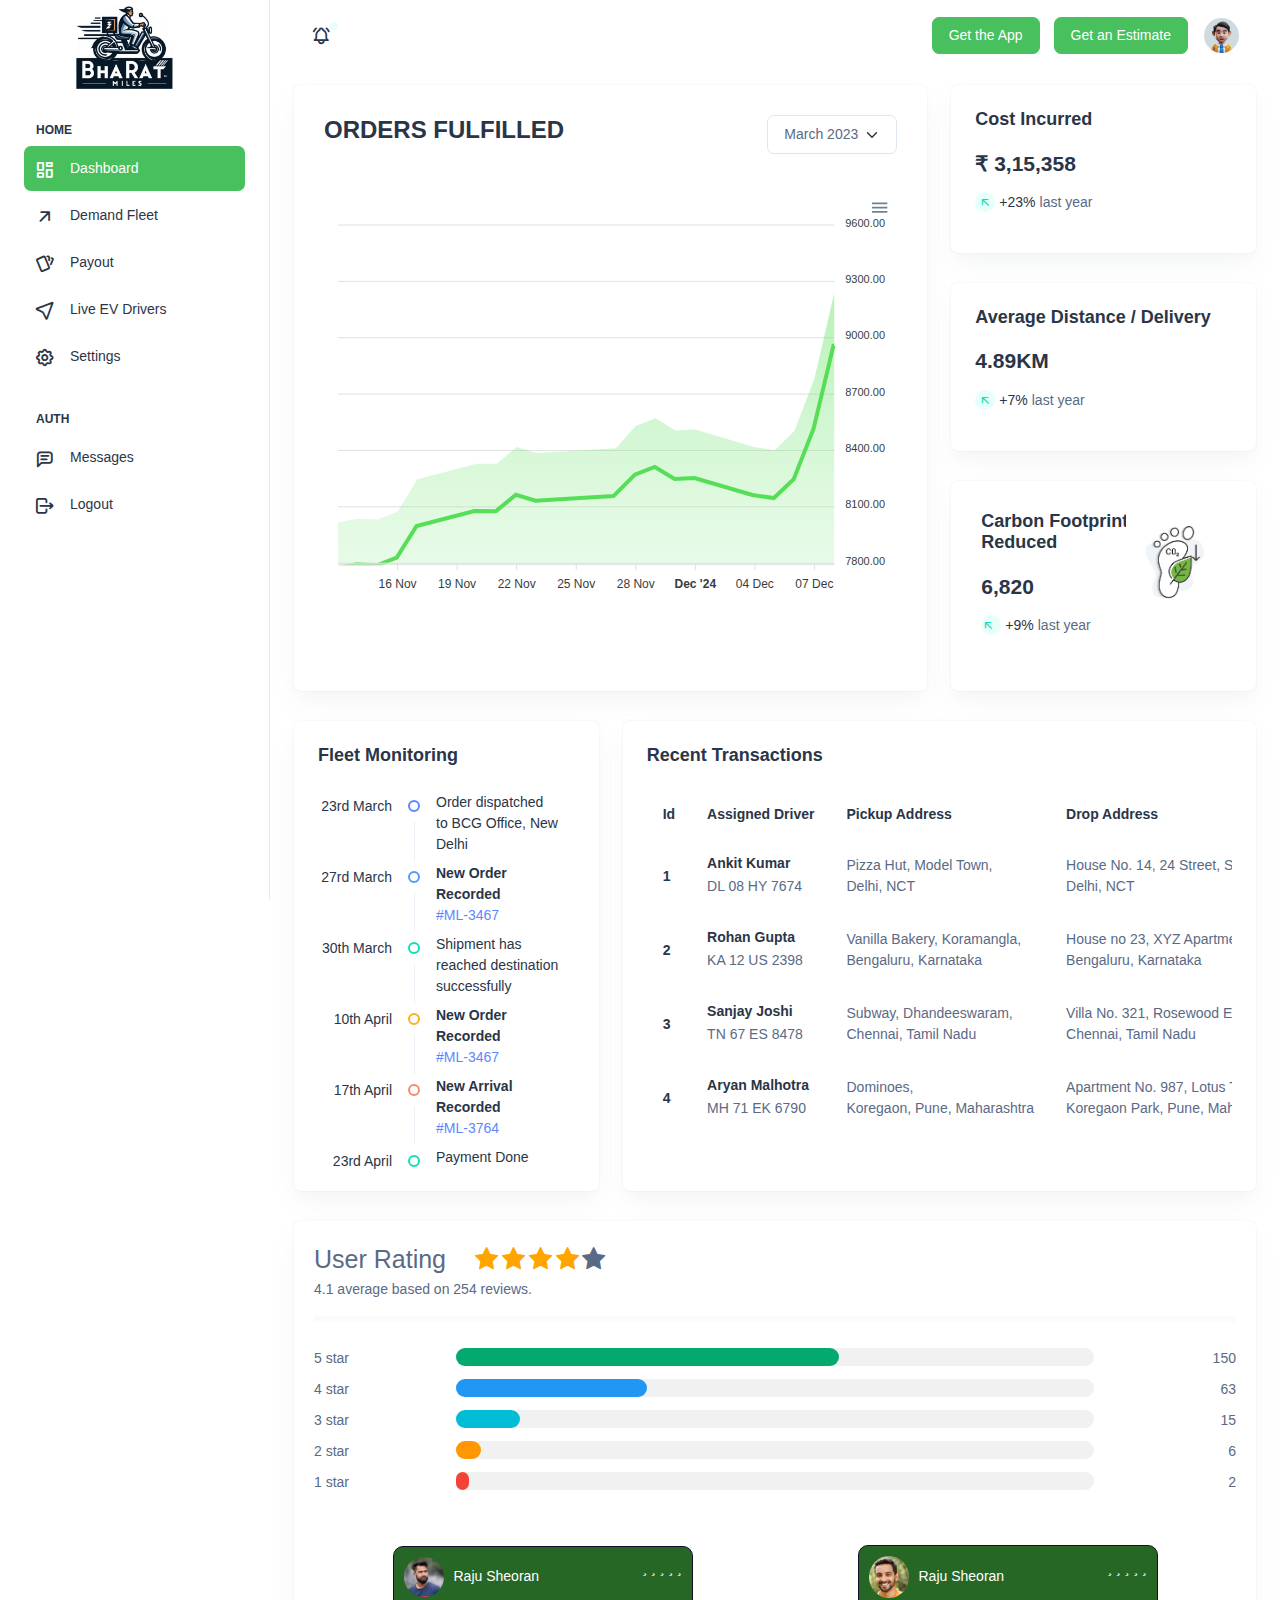
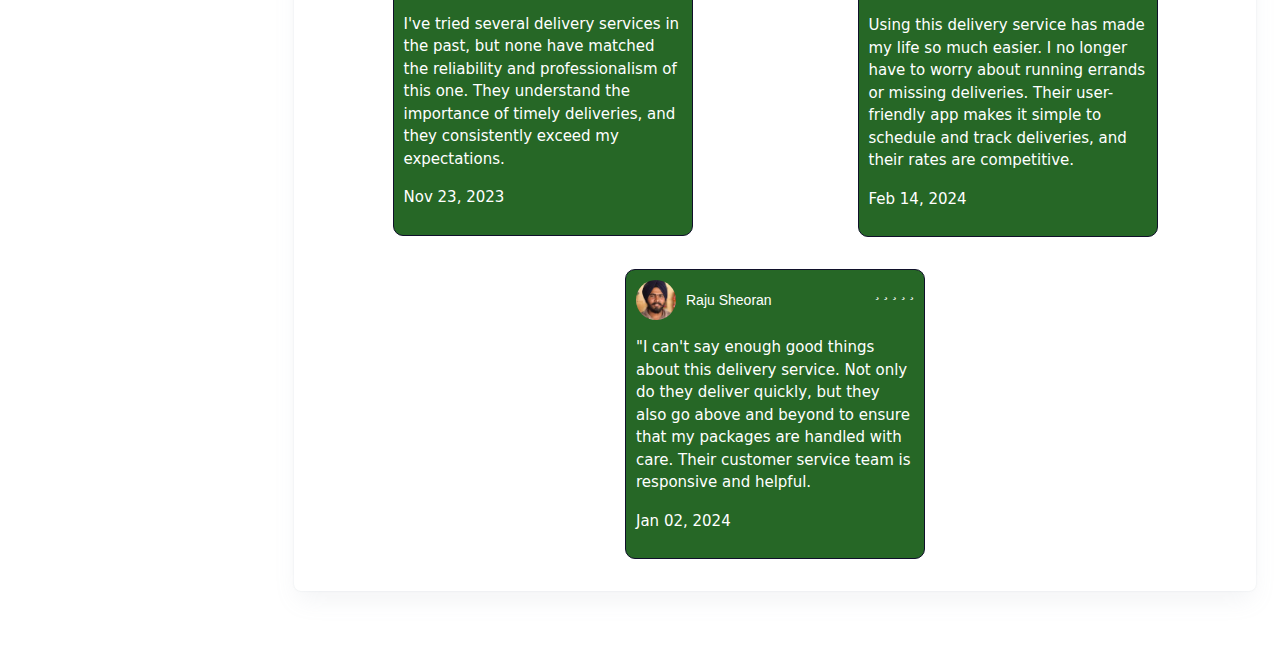
==== commit de04dd95: "Everything but app" ====
--- a/src/html/index.html
+++ b/src/html/index.html
@@ -43,6 +43,13 @@
     right: 10px;
     cursor: pointer;
   }
+
+  .close2 {
+    position: absolute;
+    top: 10px;
+    right: 10px;
+    cursor: pointer;
+  }
   
   .scrollable {
     max-height: 400px; /* Set a maximum height to enable scrolling */
@@ -84,11 +91,11 @@
               </a>
             </li>
             <li class="sidebar-item">
-              <a class="sidebar-link" href="#" aria-expanded="false">
+              <a class="sidebar-link" href="Demand_fleet.html" aria-expanded="false">
                 <span>
-                  <i class="ti ti-alert-circle"></i>
+                  <i class="ti ti-arrow-up-right"></i>
                 </span>
-                <span class="hide-menu">HSN & Legal</span>
+                <span class="hide-menu">Demand Fleet</span>
               </a>
             </li>
             <li class="sidebar-item">
@@ -96,15 +103,15 @@
                 <span>
                   <i class="ti ti-cards"></i>
                 </span>
-                <span class="hide-menu">Process Flow</span>
+                <span class="hide-menu">Payout</span>
               </a>
             </li>
             <li class="sidebar-item">
               <a class="sidebar-link" href="#" aria-expanded="false">
                 <span>
-                  <i class="ti ti-basket"></i>
+                  <i class="ti ti-location"></i>
                 </span>
-                <span class="hide-menu">Marketplace</span>
+                <span class="hide-menu">Live EV Drivers</span>
               </a>
             </li>
             <li class="sidebar-item">
@@ -171,6 +178,8 @@
           </ul>
           <div class="navbar-collapse justify-content-end px-0" id="navbarNav">
             <ul class="navbar-nav flex-row ms-auto align-items-center justify-content-end">
+              <a href="app.html" target="_blank" class="btn btn-primary">Get the App</a>
+              <div style="padding: 7px;"></div>
               <a href="sample-page.html" class="btn btn-primary">Get an Estimate</a>
               <li class="nav-item dropdown">
                 <a class="nav-link nav-icon-hover" href="javascript:void(0)" id="drop2" data-bs-toggle="dropdown"
@@ -287,10 +296,10 @@
                         <h4 class="fw-semibold mb-3">6,820</h4>
                         <div class="d-flex align-items-center pb-1">
                           <span
-                            class="me-1 rounded-circle bg-danger round-20 d-flex align-items-center justify-co ntent-center">
-                            <i class="ti ti-arrow-down-right text-red"></i>
+                            class="me-1 rounded-circle bg-light-success  round-20 d-flex align-items-center justify-co ntent-center">
+                            <i class="ti ti-arrow-up-left text-success"></i>
                           </span>
-                          <p class="text-dark me-1 fs-3 mb-0">-9%</p>
+                          <p class="text-dark me-1 fs-3 mb-0">+9%</p>
                           <p class="fs-3 mb-0">last year</p>
                         </div>
                       </div>
@@ -305,6 +314,15 @@
                   </div>
                 </div>
               </div>
+            </div>
+          </div>
+        </div>
+        <div id="dialogBox2" class="dialog hidden">
+          <div class="dialog-content">
+            <span class="close2">&times;</span>
+            <div id="loadingDiv2" class="hidden">Loading...</div>
+            <div id="myDiv2" class="hidden" class="scrollable"><br>
+              <center><img src="../assets/images/others/route.gif" /></center><br>
             </div>
           </div>
         </div>
@@ -331,7 +349,7 @@
                       <span class="timeline-badge-border d-block flex-shrink-0"></span>
                     </div>
                     <div class="timeline-desc fs-3 text-dark mt-n1 fw-semibold">New Order Recorded <a
-                        href="javascript:void(0)" class="text-primary d-block fw-normal">#ML-3467</a>
+                        id="toggleButton2" class="text-primary d-block fw-normal">#ML-3467</a>
                     </div>
                   </li>
                   <li class="timeline-item d-flex position-relative overflow-hidden">
@@ -388,7 +406,10 @@
                           <h6 class="fw-semibold mb-0">Assigned Driver</h6>
                         </th>
                         <th class="border-bottom-0">
-                          <h6 class="fw-semibold mb-0">Address</h6>
+                          <h6 class="fw-semibold mb-0">Pickup Address</h6>
+                        </th>
+                        <th class="border-bottom-0">
+                          <h6 class="fw-semibold mb-0">Drop Address</h6>
                         </th>
                         <th class="border-bottom-0">
                           <h6 class="fw-semibold mb-0">Status</h6>
@@ -403,10 +424,13 @@
                         <td class="border-bottom-0"><h6 class="fw-semibold mb-0">1</h6></td>
                         <td class="border-bottom-0">
                             <h6 class="fw-semibold mb-1">Ankit Kumar</h6>
-                            <span class="fw-normal">Driver-EV</span>                          
-                        </td>
-                        <td class="border-bottom-0">
-                          <p class="mb-0 fw-normal">House No. 123, ABC Street, Model Town,<br> Delhi, NCT</p>
+                            <span class="fw-normal">DL 08 HY 7674</span>                          
+                        </td>
+                        <td class="border-bottom-0">
+                          <p class="mb-0 fw-normal">Pizza Hut, Model Town,<br> Delhi, NCT</p>
+                        </td>
+                        <td class="border-bottom-0">
+                          <p class="mb-0 fw-normal">House No. 14, 24 Street, Sarojini Nagar,<br> Delhi, NCT</p>
                         </td>
                         <td class="border-bottom-0">
                           <div class="d-flex align-items-center gap-2">
@@ -414,17 +438,20 @@
                           </div>
                         </td>
                         <td class="border-bottom-0">
-                          <h6 class="fw-semibold mb-0 fs-4">73.9KM</h6>
+                          <h6 class="fw-semibold mb-0 fs-4">13.9KM</h6>
                         </td>
                       </tr> 
                       <tr>
                         <td class="border-bottom-0"><h6 class="fw-semibold mb-0">2</h6></td>
                         <td class="border-bottom-0">
                             <h6 class="fw-semibold mb-1">Rohan Gupta</h6>
-                            <span class="fw-normal">Driver-EV</span>                          
-                        </td>
-                        <td class="border-bottom-0">
-                          <p class="mb-0 fw-normal">Flat No. 456, XYZ Apartments, MG Road,<br> Bengaluru, Karnataka</p>
+                            <span class="fw-normal">KA 12 US 2398</span>                          
+                        </td>
+                        <td class="border-bottom-0">
+                          <p class="mb-0 fw-normal">Vanilla Bakery, Koramangla,<br> Bengaluru, Karnataka</p>
+                        </td>
+                        <td class="border-bottom-0">
+                          <p class="mb-0 fw-normal">House no 23, XYZ Apartments, MG Road,<br> Bengaluru, Karnataka</p>
                         </td>
                         <td class="border-bottom-0">
                           <div class="d-flex align-items-center gap-2">
@@ -432,14 +459,17 @@
                           </div>
                         </td>
                         <td class="border-bottom-0">
-                          <h6 class="fw-semibold mb-0 fs-4">124.5KM</h6>
+                          <h6 class="fw-semibold mb-0 fs-4">14.5KM</h6>
                         </td>
                       </tr> 
                       <tr>
                         <td class="border-bottom-0"><h6 class="fw-semibold mb-0">3</h6></td>
                         <td class="border-bottom-0">
                             <h6 class="fw-semibold mb-1">Sanjay Joshi</h6>
-                            <span class="fw-normal">Driver-EV</span>                          
+                            <span class="fw-normal">TN 67 ES 8478</span>                          
+                        </td>
+                        <td class="border-bottom-0">
+                          <p class="mb-0 fw-normal">Subway, Dhandeeswaram,<br> Chennai, Tamil Nadu</p>
                         </td>
                         <td class="border-bottom-0">
                           <p class="mb-0 fw-normal">Villa No. 321, Rosewood Enclave, Velachery,<br> Chennai, Tamil Nadu</p>
@@ -452,14 +482,17 @@
                           </div>
                         </td>
                         <td class="border-bottom-0">
-                          <h6 class="fw-semibold mb-0 fs-4">128.8KM</h6>
+                          <h6 class="fw-semibold mb-0 fs-4">9.8KM</h6>
                         </td>
                       </tr>      
                       <tr>
                         <td class="border-bottom-0"><h6 class="fw-semibold mb-0">4</h6></td>
                         <td class="border-bottom-0">
                             <h6 class="fw-semibold mb-1">Aryan Malhotra</h6>
-                            <span class="fw-normal">Driver-EV</span>                          
+                            <span class="fw-normal">MH 71 EK 6790</span>                          
+                        </td>
+                        <td class="border-bottom-0">
+                          <p class="mb-0 fw-normal">Dominoes,<br> Koregaon, Pune, Maharashtra</p>
                         </td>
                         <td class="border-bottom-0">
                           <p class="mb-0 fw-normal">Apartment No. 987, Lotus Towers,<br> Koregaon Park, Pune, Maharashtra</p>
@@ -470,7 +503,7 @@
                           </div>
                         </td>
                         <td class="border-bottom-0">
-                          <h6 class="fw-semibold mb-0 fs-4">72.4</h6>
+                          <h6 class="fw-semibold mb-0 fs-4">8.9KM</h6>
                         </td>
                       </tr>                       
                     </tbody>
@@ -556,156 +589,145 @@
         <div class="row">
           <div class="col-sm-6 col-xl-3" style="width: 100%;">
             <div class="card overflow-hidden rounded-2">
-              <div class="row">
+                <div style="font-family: Arial;
+                padding: 20px;
+                display: inline;">
+                <span class="heading">User Rating</span>
+                <span class="fa fa-star checked"></span>
+                <span class="fa fa-star checked"></span>
+                <span class="fa fa-star checked"></span>
+                <span class="fa fa-star checked"></span>
+                <span class="fa fa-star"></span>
+                <p>4.1 average based on 254 reviews.</p>
+                <hr style="border:3px solid #f1f1f1">
+                <div class="row">
+                  <div class="side">
+                    <div>5 star</div>
+                  </div>
+                  <div class="middle">
+                    <div class="bar-container">
+                      <div class="bar-5"></div>
+                    </div>
+                  </div>
+                  <div class="side right">
+                    <div>150</div>
+                  </div>
+                  <div class="side">
+                    <div>4 star</div>
+                  </div>
+                  <div class="middle">
+                    <div class="bar-container">
+                      <div class="bar-4"></div>
+                    </div>
+                  </div>
+                  <div class="side right">
+                    <div>63</div>
+                  </div>
+                  <div class="side">
+                    <div>3 star</div>
+                  </div>
+                  <div class="middle">
+                    <div class="bar-container">
+                      <div class="bar-3"></div>
+                    </div>
+                  </div>
+                  <div class="side right">
+                    <div>15</div>
+                  </div>
+                  <div class="side">
+                    <div>2 star</div>
+                  </div>
+                  <div class="middle">
+                    <div class="bar-container">
+                      <div class="bar-2"></div>
+                    </div>
+                  </div>
+                  <div class="side right">
+                    <div>6</div>
+                  </div>
+                  <div class="side">
+                    <div>1 star</div>
+                  </div>
+                  <div class="middle">
+                    <div class="bar-container">
+                      <div class="bar-1"></div>
+                    </div>
+                  </div>
+                  <div class="side right">
+                    <div>2</div>
+                  </div>
+                  </div>
+                </div>
                 
-                <div class="container">
-              
+            
                   <!-- Clients Review Section -->
-                  <div class="reviewSection">
+                  <div class="reviewSection" style="color: white;">
           
                   <!-- Clients Review-1 Section Starts from Here  -->
                       <div class="reviewItem">
                           <div class="top">
                               <div class="clientImage">
-                                  <img src="../assets/images/products/s1.jpg" alt="">
+                                  <img src="../assets/images/profile/indian1.jpg" style="border-radius: 50%;" alt="">
                                   <span>Raju Sheoran</span>
                               </div>
                               <ul>
                                   <li><i class="fa-solid fa-star"></i></li>
                                   <li><i class="fa-solid fa-star"></i></li>
                                   <li><i class="fa-solid fa-star"></i></li>
-                                  <li><i class="fa-regular fa-star"></i></li>
+                                  <li><i class="fa-solid fa-star"></i></li>
+                                  <li><i class="fa-solid fa-star"></i></li> 
+                              </ul>
+                          </div>
+                          <article>
+                              <p class="review">I've tried several delivery services in the past, but none have matched the reliability and professionalism of this one. They understand the importance of timely deliveries, and they consistently exceed my expectations.</p>
+                              <p>Nov 23, 2023</p>
+                          </article>
+                      </div>
+          
+                  <!-- Clients Review-2 Section Starts from Here  -->
+                      <div class="reviewItem">
+                          <div class="top">
+                              <div class="clientImage">
+                                  <img src="../assets/images/profile/indian2.jpg" style="border-radius: 50%; alt="">
+                                  <span>Raju Sheoran</span>
+                              </div>
+                              <ul>
+                                  <li><i class="fa-solid fa-star"></i></li>
+                                  <li><i class="fa-solid fa-star"></i></li>
+                                  <li><i class="fa-solid fa-star"></i></li>
+                                  <li><i class="fa-solid fa-star"></i></li>
+                                  <li><i class="fa-solid fa-star"></i></li>
+                              </ul>
+                          </div>
+                          <article>
+                              <p class="review">Using this delivery service has made my life so much easier. I no longer have to worry about running errands or missing deliveries. Their user-friendly app makes it simple to schedule and track deliveries, and their rates are competitive.</p>
+                              <p>Feb 14, 2024</p>
+                          </article>
+                      </div>
+          
+                  <!-- Clients Review-3 Section Starts from Here  -->
+                      <div class="reviewItem">
+                          <div class="top">
+                              <div class="clientImage">
+                                  <img src="../assets/images/profile/indian3.jpg" style="border-radius: 50%; alt="">
+                                  <span>Raju Sheoran</span>
+                              </div>
+                              <ul>
+                                  <li><i class="fa-solid fa-star"></i></li>
+                                  <li><i class="fa-solid fa-star"></i></li>
+                                  <li><i class="fa-solid fa-star"></i></li>
+                                  <li><i class="fa-solid fa-star"></i></li>
                                   <li><i class="fa-regular fa-star"></i></li>
                               </ul>
                           </div>
                           <article>
-                              <p class="review">Lorem ipsum dolor, sit amet consectetur adipisicing elit. Fugit beatae ipsa
-                                  voluptatibus perferendis quos eaque nemo error tempora harum quas, laudantium tenetur, neque,
-                                  facere exercitationem!</p>
-                              <p>Jan 01, 2023</p>
+                              <p class="review">"I can't say enough good things about this delivery service. Not only do they deliver quickly, but they also go above and beyond to ensure that my packages are handled with care. Their customer service team is responsive and helpful. </p>
+                              <p>Jan 02, 2024</p>
                           </article>
                       </div>
-          
-                  <!-- Clients Review-2 Section Starts from Here  -->
-                      <div class="reviewItem">
-                          <div class="top">
-                              <div class="clientImage">
-                                  <img src="./client.png" alt="">
-                                  <span>Raju Sheoran</span>
-                              </div>
-                              <ul>
-                                  <li><i class="fa-solid fa-star"></i></li>
-                                  <li><i class="fa-solid fa-star"></i></li>
-                                  <li><i class="fa-solid fa-star"></i></li>
-                                  <li><i class="fa-regular fa-star"></i></li>
-                                  <li><i class="fa-regular fa-star"></i></li>
-                              </ul>
-                          </div>
-                          <article>
-                              <p class="review">Lorem ipsum dolor, sit amet consectetur adipisicing elit. Fugit beatae ipsa
-                                  voluptatibus perferendis quos eaque nemo error tempora harum quas, laudantium tenetur, neque,
-                                  facere exercitationem!</p>
-                              <p>Jan 01, 2023</p>
-                          </article>
-                      </div>
-          
-                  <!-- Clients Review-3 Section Starts from Here  -->
-                      <div class="reviewItem">
-                          <div class="top">
-                              <div class="clientImage">
-                                  <img src="./client.png" alt="">
-                                  <span>Raju Sheoran</span>
-                              </div>
-                              <ul>
-                                  <li><i class="fa-solid fa-star"></i></li>
-                                  <li><i class="fa-solid fa-star"></i></li>
-                                  <li><i class="fa-solid fa-star"></i></li>
-                                  <li><i class="fa-regular fa-star"></i></li>
-                                  <li><i class="fa-regular fa-star"></i></li>
-                              </ul>
-                          </div>
-                          <article>
-                              <p class="review">Lorem ipsum dolor, sit amet consectetur adipisicing elit. Fugit beatae ipsa
-                                  voluptatibus perferendis quos eaque nemo error tempora harum quas, laudantium tenetur, neque,
-                                  facere exercitationem!</p>
-                              <p>Jan 01, 2023</p>
-                          </article>
-                      </div>
-                  </div>
-              </div>
-              <div style="font-family: Arial;
-              float: left;
-              width: 50%;
-              padding: 20px;
-              display: inline;">
-              <span class="heading">User Rating</span>
-              <span class="fa fa-star checked"></span>
-              <span class="fa fa-star checked"></span>
-              <span class="fa fa-star checked"></span>
-              <span class="fa fa-star checked"></span>
-              <span class="fa fa-star"></span>
-              <p>4.1 average based on 254 reviews.</p>
-              <hr style="border:3px solid #f1f1f1">
-              <div class="row">
-                <div class="side">
-                  <div>5 star</div>
-                </div>
-                <div class="middle">
-                  <div class="bar-container">
-                    <div class="bar-5"></div>
-                  </div>
-                </div>
-                <div class="side right">
-                  <div>150</div>
-                </div>
-                <div class="side">
-                  <div>4 star</div>
-                </div>
-                <div class="middle">
-                  <div class="bar-container">
-                    <div class="bar-4"></div>
-                  </div>
-                </div>
-                <div class="side right">
-                  <div>63</div>
-                </div>
-                <div class="side">
-                  <div>3 star</div>
-                </div>
-                <div class="middle">
-                  <div class="bar-container">
-                    <div class="bar-3"></div>
-                  </div>
-                </div>
-                <div class="side right">
-                  <div>15</div>
-                </div>
-                <div class="side">
-                  <div>2 star</div>
-                </div>
-                <div class="middle">
-                  <div class="bar-container">
-                    <div class="bar-2"></div>
-                  </div>
-                </div>
-                <div class="side right">
-                  <div>6</div>
-                </div>
-                <div class="side">
-                  <div>1 star</div>
-                </div>
-                <div class="middle">
-                  <div class="bar-container">
-                    <div class="bar-1"></div>
-                  </div>
-                </div>
-                <div class="side right">
-                  <div>2</div>
-                </div>
-                </div>
+                  </div>
               </div>
             </div>
-          </div>
         </div>
       </div>
     </div>
@@ -770,7 +792,7 @@
     margin: 1rem;
     cursor: pointer;
     border-radius: 10px;
-    background-color: #10102a;
+    background-color: rgb(38, 103, 38);
     border: 1px solid #10102a;
     transition: all .2s linear;
 }
